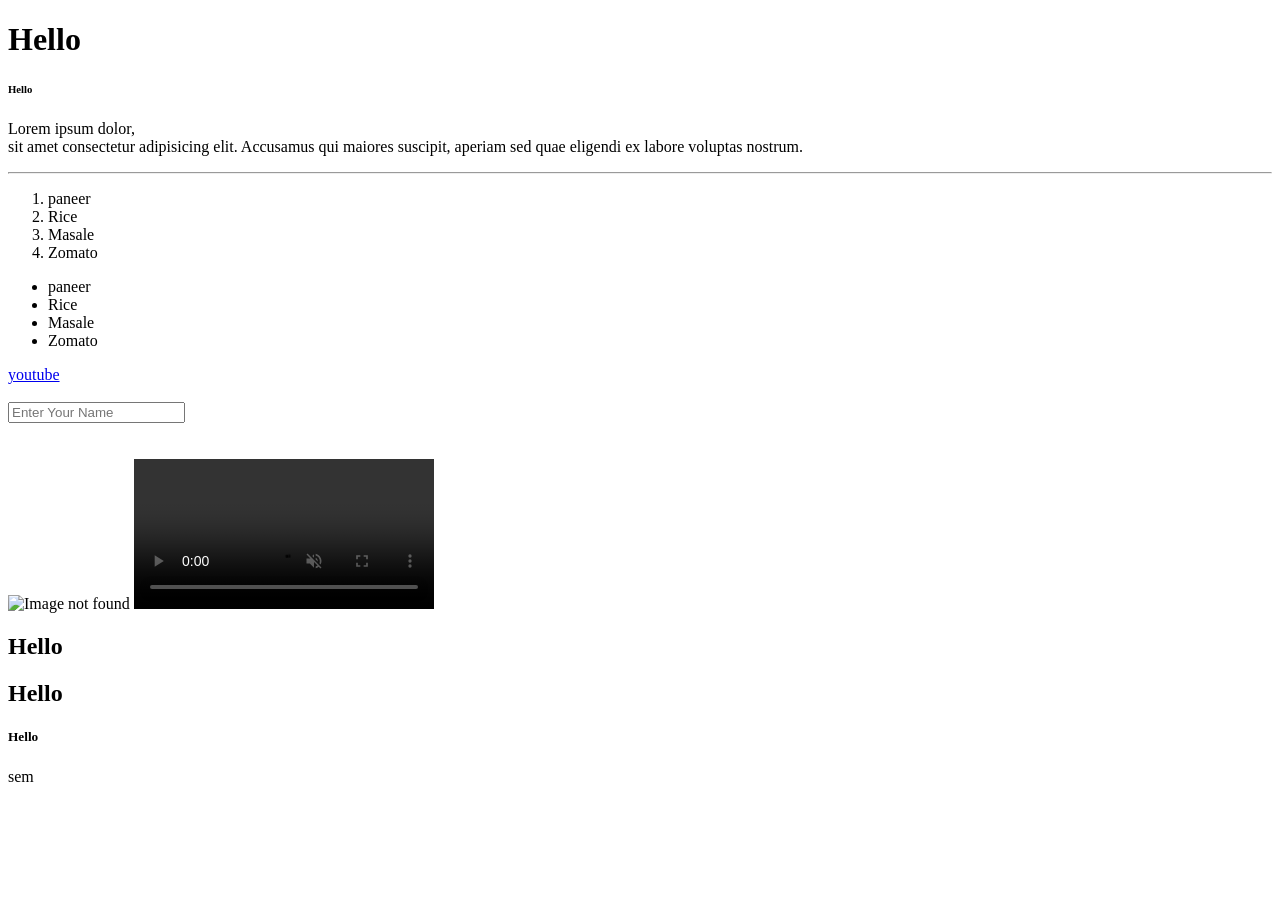
==== index.html @ 08e616c7 "firsthtmlcommit" ====
<!DOCTYPE html>
<html lang="en">
<head>
    <meta charset="UTF-8">
    <meta name="viewport" content="width=device-width, initial-scale=1.0">
    <title>Document</title>
</head>
<body>
    <h1>Hello</h1>
    <h6>Hello</h6>
    <p>Lorem ipsum dolor,<br> sit amet consectetur adipisicing elit. Accusamus qui maiores suscipit, aperiam sed quae eligendi ex labore voluptas nostrum.</p>
    <hr>

    <ol>
        <li>paneer</li>
        <li>Rice</li>
        <li>Masale</li>
        <li>Zomato</li>
    </ol>
    <ul>
        <li>paneer</li>
        <li>Rice</li>
        <li>Masale</li>
        <li>Zomato</li>
    </ul>

    <a href="https://www.youtube.com/">youtube</a>
    <br><br>


    <form >

        <input type="text" placeholder="Enter Your Name">
    </form>

    <br><br>

    <img src=https://encrypted-tbn0.gstatic.com/images?q=tbn:ANd9GcTJJ1p4hKCMN_TCOrS0oX1XqqxXJHc1W7LmTuSSzoJzFnzJRFMDPaaAlr7Lv2X9i861faeYSdtVMvhlRkMLTJEMfdtr5NXpDA4PwI2RPM9ehQ&s=10 alt="Image not found">


    <video  autoplay loop muted  controls src="./gorila.mp4"></video>


    <div>
        <h2>Hello</h2>
        <h2>Hello</h2>
        <h5>Hello</h5>
    </div>

    sem

</body>

</html>
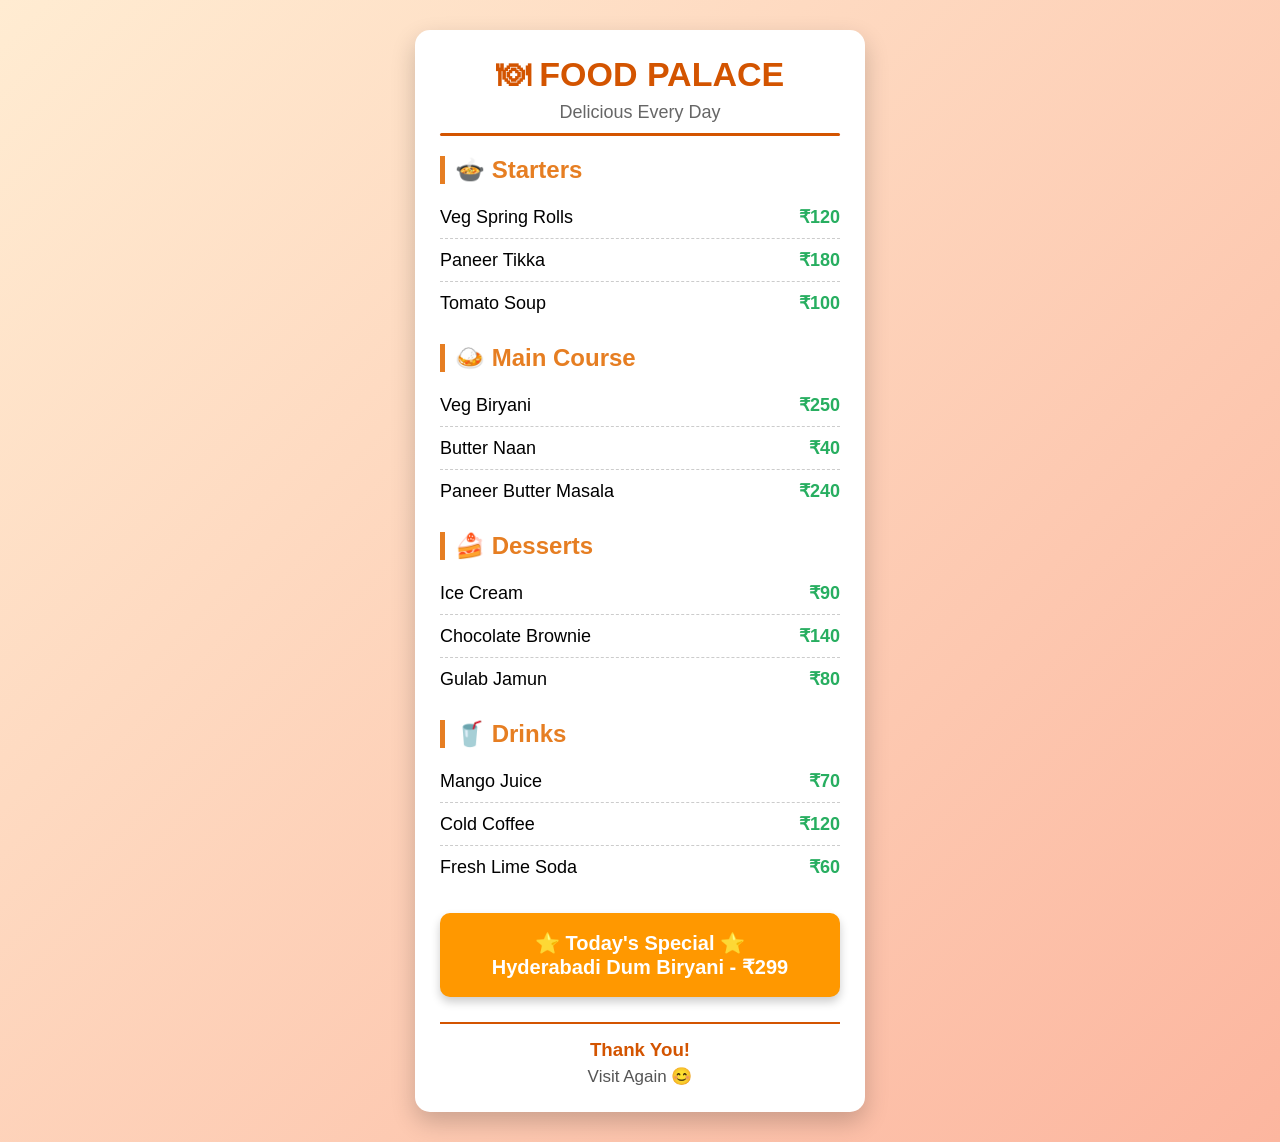
==== commit 2af28a0d: "menu card" ====
--- a/index.html
+++ b/index.html
@@ -3,52 +3,116 @@
 <head>
     <meta charset="UTF-8">
     <meta name="viewport" content="width=device-width, initial-scale=1.0">
-    <title>Document</title>
+    <title>Restaurant Menu Card</title>
+
+    <link rel="stylesheet" href="cd.css">
 </head>
 <body>
-    <h1>Hello</h1>
-    <h6>Hello</h6>
-    <p>Lorem ipsum dolor,<br> sit amet consectetur adipisicing elit. Accusamus qui maiores suscipit, aperiam sed quae eligendi ex labore voluptas nostrum.</p>
-    <hr>
 
-    <ol>
-        <li>paneer</li>
-        <li>Rice</li>
-        <li>Masale</li>
-        <li>Zomato</li>
-    </ol>
-    <ul>
-        <li>paneer</li>
-        <li>Rice</li>
-        <li>Masale</li>
-        <li>Zomato</li>
-    </ul>
+    <div class="menu-card">
 
-    <a href="https://www.youtube.com/">youtube</a>
-    <br><br>
+        <!-- Header -->
+        <div class="header">
+            <h1>🍽 FOOD PALACE</h1>
+            <p>Delicious Every Day</p>
+            <hr>
+        </div>
 
+        <!-- Starters -->
+        <div class="section">
+            <h2>🍲 Starters</h2>
 
-    <form >
+            <div class="item">
+                <span>Veg Spring Rolls</span>
+                <span>₹120</span>
+            </div>
 
-        <input type="text" placeholder="Enter Your Name">
-    </form>
+            <div class="item">
+                <span>Paneer Tikka</span>
+                <span>₹180</span>
+            </div>
 
-    <br><br>
+            <div class="item">
+                <span>Tomato Soup</span>
+                <span>₹100</span>
+            </div>
+        </div>
 
-    <img src=https://encrypted-tbn0.gstatic.com/images?q=tbn:ANd9GcTJJ1p4hKCMN_TCOrS0oX1XqqxXJHc1W7LmTuSSzoJzFnzJRFMDPaaAlr7Lv2X9i861faeYSdtVMvhlRkMLTJEMfdtr5NXpDA4PwI2RPM9ehQ&s=10 alt="Image not found">
+        <!-- Main Course -->
+        <div class="section">
+            <h2>🍛 Main Course</h2>
 
+            <div class="item">
+                <span>Veg Biryani</span>
+                <span>₹250</span>
+            </div>
 
-    <video  autoplay loop muted  controls src="./gorila.mp4"></video>
+            <div class="item">
+                <span>Butter Naan</span>
+                <span>₹40</span>
+            </div>
 
+            <div class="item">
+                <span>Paneer Butter Masala</span>
+                <span>₹240</span>
+            </div>
+        </div>
 
-    <div>
-        <h2>Hello</h2>
-        <h2>Hello</h2>
-        <h5>Hello</h5>
+        <!-- Desserts -->
+        <div class="section">
+            <h2>🍰 Desserts</h2>
+
+            <div class="item">
+                <span>Ice Cream</span>
+                <span>₹90</span>
+            </div>
+
+            <div class="item">
+                <span>Chocolate Brownie</span>
+                <span>₹140</span>
+            </div>
+
+            <div class="item">
+                <span>Gulab Jamun</span>
+                <span>₹80</span>
+            </div>
+        </div>
+
+        <!-- Drinks -->
+        <div class="section">
+            <h2>🥤 Drinks</h2>
+
+            <div class="item">
+                <span>Mango Juice</span>
+                <span>₹70</span>
+            </div>
+
+            <div class="item">
+                <span>Cold Coffee</span>
+                <span>₹120</span>
+            </div>
+
+            <div class="item">
+                <span>Fresh Lime Soda</span>
+                <span>₹60</span>
+            </div>
+        </div>
+
+        <!-- Today's Special -->
+        <div class="special">
+            ⭐ Today's Special ⭐
+            <br>
+            Hyderabadi Dum Biryani - ₹299
+        </div>
+
+        <!-- Footer -->
+        <div class="footer">
+            <hr>
+            <h3>Thank You!</h3>
+            <p>Visit Again 😊</p>
+        </div>
+
     </div>
 
-    sem
-
 </body>
-
 </html>
--- a/cd.css
+++ b/cd.css
@@ -0,0 +1,152 @@
+/* Reset */
+*{
+    margin:0;
+    padding:0;
+    box-sizing:border-box;
+    font-family:Arial, Helvetica, sans-serif;
+}
+
+/* Body */
+body{
+    background:linear-gradient(135deg,#ffecd2,#fcb69f);
+    display:flex;
+    justify-content:center;
+    align-items:center;
+    min-height:100vh;
+    padding:30px;
+}
+
+/* Menu Card */
+.menu-card{
+    width:450px;
+    background:#fff;
+    border-radius:15px;
+    padding:25px;
+    box-shadow:0 10px 25px rgba(0,0,0,0.2);
+}
+
+/* Header */
+.header{
+    text-align:center;
+    margin-bottom:20px;
+}
+
+.header h1{
+    color:#d35400;
+    font-size:34px;
+    margin-bottom:8px;
+}
+
+.header p{
+    color:#666;
+    font-size:18px;
+    margin-bottom:10px;
+}
+
+.header hr{
+    border:none;
+    height:3px;
+    background:#d35400;
+    border-radius:5px;
+}
+
+/* Sections */
+.section{
+    margin:20px 0;
+}
+
+.section h2{
+    color:#e67e22;
+    margin-bottom:12px;
+    border-left:5px solid #e67e22;
+    padding-left:10px;
+    font-size:24px;
+}
+
+/* Menu Items */
+.item{
+    display:flex;
+    justify-content:space-between;
+    align-items:center;
+    padding:10px 0;
+    border-bottom:1px dashed #ccc;
+    font-size:18px;
+}
+
+.item:last-child{
+    border-bottom:none;
+}
+
+.item span:last-child{
+    color:#27ae60;
+    font-weight:bold;
+}
+
+/* Hover Effect */
+.item:hover{
+    background:#fff8f0;
+    padding-left:10px;
+    transition:0.3s;
+    cursor:pointer;
+}
+
+/* Today's Special */
+.special{
+    background:#ff9800;
+    color:white;
+    text-align:center;
+    padding:18px;
+    border-radius:10px;
+    font-size:20px;
+    font-weight:bold;
+    margin:25px 0;
+    box-shadow:0 5px 10px rgba(0,0,0,0.2);
+}
+
+/* Footer */
+.footer{
+    text-align:center;
+}
+
+.footer hr{
+    border:none;
+    height:2px;
+    background:#d35400;
+    margin-bottom:15px;
+}
+
+.footer h3{
+    color:#d35400;
+    margin-bottom:5px;
+}
+
+.footer p{
+    color:#555;
+    font-size:17px;
+}
+
+/* Responsive */
+@media(max-width:500px){
+
+    .menu-card{
+        width:100%;
+        padding:20px;
+    }
+
+    .header h1{
+        font-size:28px;
+    }
+
+    .section h2{
+        font-size:22px;
+    }
+
+    .item{
+        font-size:16px;
+    }
+
+    .special{
+        font-size:18px;
+    }
+
+}
